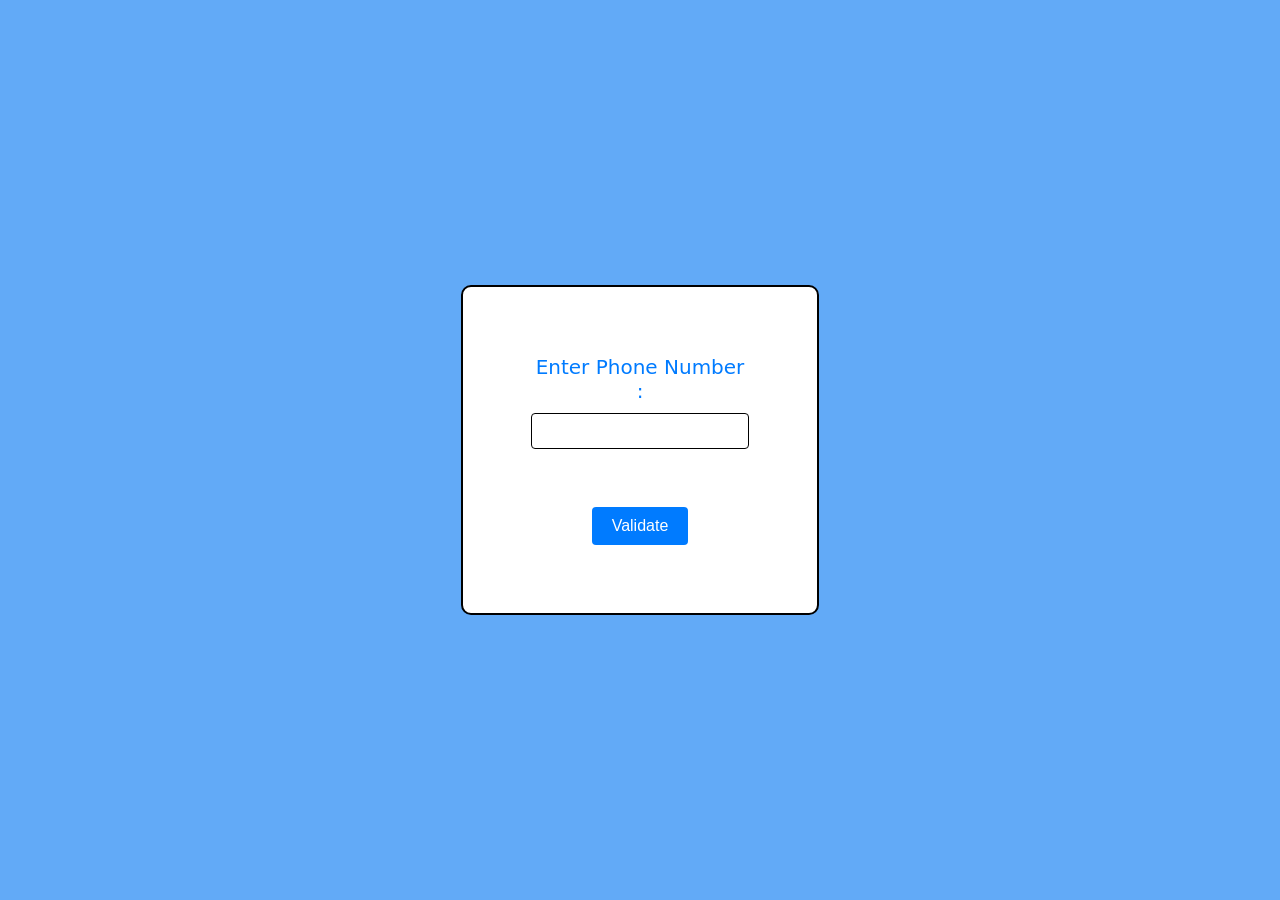
==== index.html @ a53b9d6e "feat: Deployment" ====
<!doctype html>
<html lang="en">
  <head>
    <meta charset="UTF-8" />
    <meta name="viewport" content="width=device-width, initial-scale=1.0" />
    <title>Phone Number Validation</title>
    <link rel="stylesheet" href="styles.css" />
  </head>
  <body>
    <div class="container">
      <form id="phoneForm">
        <label for="phone">Enter Phone Number :</label>
        <input type="text" id="phone" name="phone" required />
        <span id="message"></span>
        <br /><br />
        <button type="submit">Validate</button>
      </form>
    </div>
    <script src="script.js"></script>
  </body>
</html>
---- styles.css ----
/* Center alignment using Flexbox */
body, html {
    height: 100%;
    margin: 0;
    background-color: #62aaf7;
    display: flex;
    font-size: 20px;
    justify-content: center;
    align-items: center;
    color: #007bff;
    font-family: system-ui, -apple-system, BlinkMacSystemFont, 'Segoe UI', Roboto, Oxygen, Ubuntu, Cantarell, 'Open Sans', 'Helvetica Neue', sans-serif;}

.container {
    text-align: center;
    background-color: rgb(255, 255, 255);
    margin: 50%;
    padding: 30%;
    border-radius: 10px;
    border: 2px solid black;
    
}

/* Style for the input field */
input {
    padding: 8px;
    border: 2px solid #ccc;
    border-radius: 4px;
    border: 1px solid black;
    outline: none;
    font-size: 16px;
    width: 200px;
    display: block;
    margin: 10px auto;
}

/* Style for the valid input field */
input.valid {
    border-color: green;
    background-color: #e6ffe6;
}

/* Style for the invalid input field */
input.invalid {
    border-color: red;
    background-color: #ffe6e6;
}

/* Style for the error and success messages */
.error {
    color: red;
}

.success {
    color: green;
}

/* Style for the button */
button {
    padding: 10px 20px;
    font-size: 16px;
    border: none;
    border-radius: 4px;
    background-color: #007bff;
    color: white;
    cursor: pointer;
}

button:hover {
    background-color: #0056b3;
}
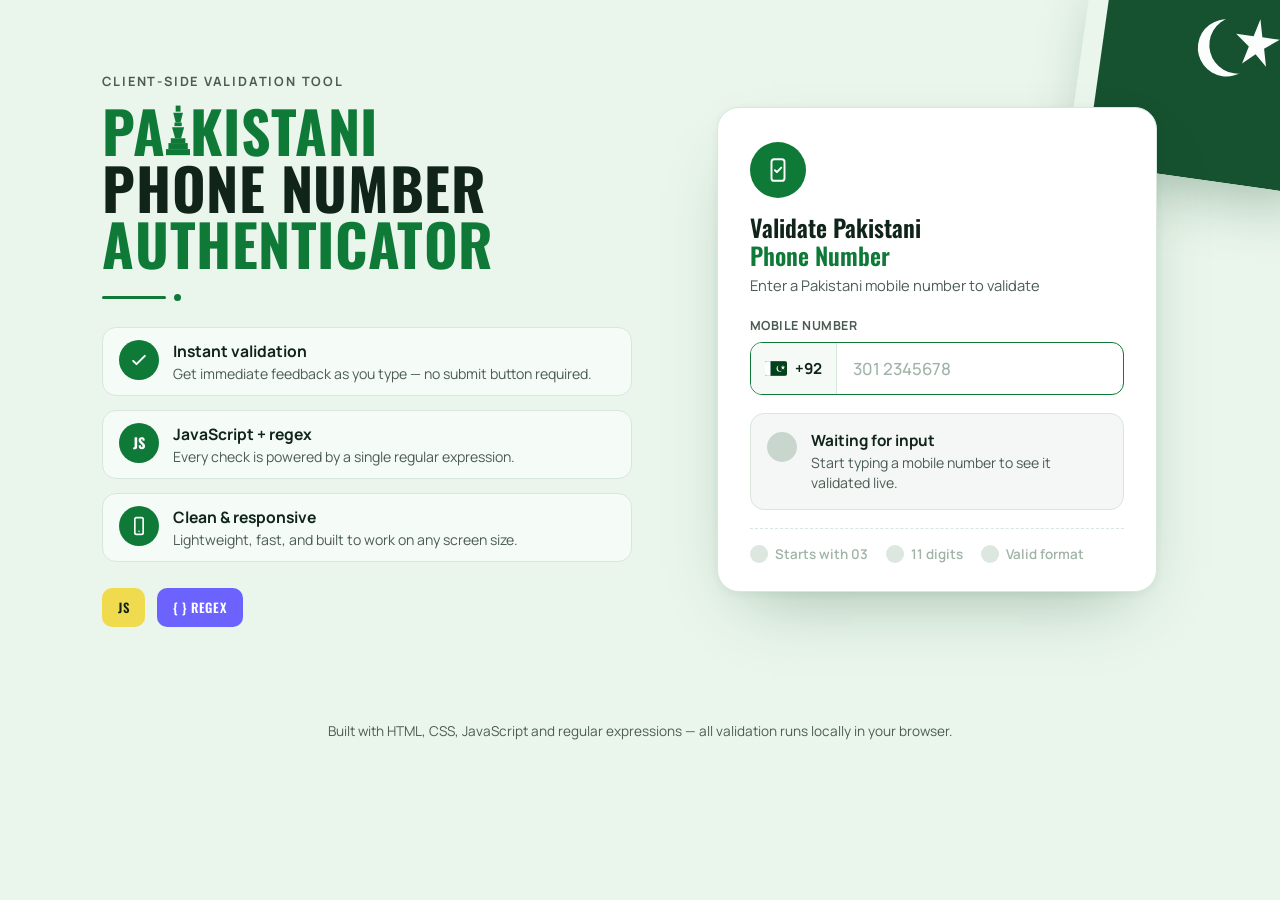
==== commit e584264c: "UI Improvement" ====
--- a/index.html
+++ b/index.html
@@ -1,21 +1,137 @@
-<!doctype html>
+<!DOCTYPE html>
 <html lang="en">
-  <head>
-    <meta charset="UTF-8" />
-    <meta name="viewport" content="width=device-width, initial-scale=1.0" />
-    <title>Phone Number Validation</title>
-    <link rel="stylesheet" href="styles.css" />
-  </head>
-  <body>
-    <div class="container">
-      <form id="phoneForm">
-        <label for="phone">Enter Phone Number :</label>
-        <input type="text" id="phone" name="phone" required />
-        <span id="message"></span>
-        <br /><br />
-        <button type="submit">Validate</button>
-      </form>
+<head>
+<meta charset="UTF-8">
+<meta name="viewport" content="width=device-width, initial-scale=1.0">
+<title>Pakistani Phone Number Authenticator</title>
+<link rel="preconnect" href="https://fonts.googleapis.com">
+<link rel="preconnect" href="https://fonts.gstatic.com" crossorigin>
+<link href="https://fonts.googleapis.com/css2?family=Manrope:wght@400;500;600;700;800&family=Oswald:wght@500;600;700&display=swap" rel="stylesheet">
+<link rel="stylesheet" href="style.css">
+</head>
+<body>
+
+<div class="page">
+
+  <div class="corner-flag" aria-hidden="true">
+    <svg viewBox="0 0 200 200">
+      <rect width="200" height="200" fill="var(--deep-green)"/>
+      <g fill="#fff" transform="translate(112,78)">
+        <circle r="26"/>
+        <circle r="26" fill="var(--deep-green)" cx="10" cy="-4"/>
+        <path d="M27 -30 L31 -14 L47 -14 L34 -4 L38 12 L27 2 L16 12 L20 -4 L7 -14 L23 -14 Z"/>
+      </g>
+    </svg>
+  </div>
+
+  <header class="hero">
+    <div class="hero-inner">
+
+      <div class="hero-copy">
+        <p class="eyebrow">Client&#8209;side validation tool</p>
+
+        <h1 class="headline">
+          <span class="line accent">Pa<span class="tower" aria-hidden="true">
+            <svg viewBox="0 0 40 90" preserveAspectRatio="xMidYMax meet">
+              <rect x="16" y="4" width="8" height="10"/>
+              <polygon points="12,16 28,16 24,32 16,32"/>
+              <rect x="14" y="32" width="12" height="6"/>
+              <polygon points="10,40 30,40 25,58 15,58"/>
+              <rect x="8" y="58" width="24" height="8"/>
+              <rect x="4" y="66" width="32" height="10"/>
+              <rect x="0" y="76" width="40" height="10"/>
+            </svg>
+          </span>kistani</span>
+          <span class="line ink">Phone Number</span>
+          <span class="line accent">Authenticator</span>
+        </h1>
+
+        <div class="rule"><span class="dot"></span></div>
+
+        <ul class="feature-list">
+          <li>
+            <span class="feature-icon">
+              <svg viewBox="0 0 24 24" fill="none"><path d="M5 13l4 4L19 7" stroke="#fff" stroke-width="2.4" stroke-linecap="round" stroke-linejoin="round"/></svg>
+            </span>
+            <div>
+              <strong>Instant validation</strong>
+              <p>Get immediate feedback as you type &mdash; no submit button required.</p>
+            </div>
+          </li>
+          <li>
+            <span class="feature-icon">JS</span>
+            <div>
+              <strong>JavaScript + regex</strong>
+              <p>Every check is powered by a single regular expression.</p>
+            </div>
+          </li>
+          <li>
+            <span class="feature-icon">
+              <svg viewBox="0 0 24 24" fill="none"><rect x="7" y="2" width="10" height="20" rx="2" stroke="#fff" stroke-width="2"/><circle cx="12" cy="18.4" r="0.9" fill="#fff"/></svg>
+            </span>
+            <div>
+              <strong>Clean &amp; responsive</strong>
+              <p>Lightweight, fast, and built to work on any screen size.</p>
+            </div>
+          </li>
+        </ul>
+
+        <div class="badges">
+          <span class="badge badge-js">JS</span>
+          <span class="badge badge-re">{&nbsp;}&nbsp;REGEX</span>
+        </div>
+      </div>
+
+      <div class="hero-demo">
+        <section class="card" aria-labelledby="card-title">
+          <div class="card-icon">
+            <svg viewBox="0 0 24 24" fill="none"><rect x="6" y="2" width="12" height="20" rx="2.5" stroke="#fff" stroke-width="1.8"/><path d="M9.2 12.2l1.8 1.8 4-4.2" stroke="#fff" stroke-width="1.8" stroke-linecap="round" stroke-linejoin="round"/></svg>
+          </div>
+          <h2 id="card-title">Validate Pakistani<br><span class="accent">Phone Number</span></h2>
+          <p class="card-sub">Enter a Pakistani mobile number to validate</p>
+
+          <label class="field-label" for="phone-input">Mobile number</label>
+          <div class="input-row" id="input-row">
+            <div class="country-code">
+              <svg viewBox="0 0 24 16" class="flag">
+                <rect width="24" height="16" fill="#01411C"/>
+                <rect width="6" height="16" fill="#fff"/>
+                <g fill="#fff" transform="translate(16,8)">
+                  <circle r="3.4"/>
+                  <circle r="3.4" fill="#01411C" cx="1.2" cy="-0.6"/>
+                  <path d="M3.6 -4 L4.1 -2 L6.2 -2 L4.5 -0.7 L5.1 1.4 L3.6 0.1 L2.1 1.4 L2.7 -0.7 L1 -2 L3.1 -2 Z"/>
+                </g>
+              </svg>
+              <span>+92</span>
+            </div>
+            <input type="tel" id="phone-input" placeholder="301 2345678" inputmode="numeric" autocomplete="off" maxlength="14">
+          </div>
+
+          <div class="result" id="result" data-state="idle" role="status" aria-live="polite">
+            <span class="result-icon" id="result-icon"></span>
+            <div>
+              <p class="result-title" id="result-title">Waiting for input</p>
+              <p class="result-message" id="result-message">Start typing a mobile number to see it validated live.</p>
+            </div>
+          </div>
+
+          <div class="checklist" id="checklist">
+            <span class="check" data-check="prefix"><i></i>Starts with 03</span>
+            <span class="check" data-check="length"><i></i>11 digits</span>
+            <span class="check" data-check="format"><i></i>Valid format</span>
+          </div>
+        </section>
+      </div>
+
     </div>
-    <script src="script.js"></script>
-  </body>
-</html>
+  </header>
+
+  <footer class="site-footer">
+    <p>Built with HTML, CSS, JavaScript and regular expressions &mdash; all validation runs locally in your browser.</p>
+  </footer>
+
+</div>
+
+<script src="script.js"></script>
+</body>
+</html>
--- a/style.css
+++ b/style.css
@@ -0,0 +1,400 @@
+:root {
+  --deep-green: #01411C;
+  --accent-green: #0F7938;
+  --accent-green-dark: #0B5C2A;
+  --mint-bg: #EAF6EC;
+  --ink: #10241A;
+  --white: #FFFFFF;
+  --line: #D8E7DC;
+  --muted: #4B5C52;
+  --error: #C0392B;
+  --error-bg: #FBEAE8;
+  --success-bg: #E7F6EA;
+
+  --font-display: "Oswald", sans-serif;
+  --font-body: "Manrope", sans-serif;
+}
+
+* { box-sizing: border-box; }
+
+html { scroll-behavior: smooth; }
+
+body {
+  margin: 0;
+  font-family: var(--font-body);
+  color: var(--ink);
+  background: var(--mint-bg);
+}
+
+@media (prefers-reduced-motion: reduce) {
+  * { animation-duration: 0.01ms !important; transition-duration: 0.01ms !important; }
+}
+
+.page {
+  position: relative;
+  overflow: hidden;
+}
+
+/* corner flag flourish */
+.corner-flag {
+  position: absolute;
+  top: -40px;
+  right: -60px;
+  width: 260px;
+  height: 220px;
+  transform: rotate(8deg);
+  border-radius: 18px;
+  overflow: hidden;
+  box-shadow: 0 30px 60px -20px rgba(1, 65, 28, 0.35);
+  z-index: 0;
+  opacity: 0.9;
+}
+.corner-flag svg { width: 100%; height: 100%; display: block; }
+
+@media (max-width: 720px) {
+  .corner-flag { width: 150px; height: 130px; top: -20px; right: -40px; }
+}
+
+.hero {
+  position: relative;
+  z-index: 1;
+  padding: 72px 8vw 56px;
+}
+
+.hero-inner {
+  display: grid;
+  grid-template-columns: 1.1fr 1fr;
+  gap: 64px;
+  align-items: center;
+  max-width: 1240px;
+  margin: 0 auto;
+}
+
+@media (max-width: 980px) {
+  .hero-inner { grid-template-columns: 1fr; gap: 40px; }
+  .hero { padding: 56px 6vw 40px; }
+}
+
+/* ---------- copy column ---------- */
+
+.eyebrow {
+  font-family: var(--font-body);
+  font-weight: 700;
+  letter-spacing: 0.14em;
+  text-transform: uppercase;
+  font-size: 0.8rem;
+  color: var(--muted);
+  margin: 0 0 10px;
+}
+
+.headline {
+  font-family: var(--font-display);
+  font-weight: 700;
+  text-transform: uppercase;
+  line-height: 0.98;
+  letter-spacing: 0.01em;
+  margin: 0;
+  font-size: clamp(2.1rem, 5.6vw, 3.6rem);
+}
+
+.headline .line { display: block; }
+.headline .accent { color: var(--accent-green); }
+.headline .ink { color: var(--ink); }
+
+.tower {
+  display: inline-flex;
+  height: 0.98em;
+  width: 0.42em;
+  vertical-align: baseline;
+  transform: translateY(0.02em);
+}
+.tower svg { width: 100%; height: 100%; fill: currentColor; }
+
+.rule {
+  display: flex;
+  align-items: center;
+  gap: 8px;
+  margin: 22px 0 26px;
+}
+.rule::before {
+  content: "";
+  width: 64px;
+  height: 3px;
+  background: var(--accent-green);
+  border-radius: 2px;
+}
+.rule .dot {
+  width: 7px;
+  height: 7px;
+  border-radius: 50%;
+  background: var(--accent-green);
+}
+
+.feature-list {
+  list-style: none;
+  margin: 0 0 26px;
+  padding: 0;
+  display: flex;
+  flex-direction: column;
+  gap: 14px;
+}
+
+.feature-list li {
+  display: flex;
+  align-items: flex-start;
+  gap: 14px;
+  background: rgba(255,255,255,0.55);
+  border: 1px solid var(--line);
+  border-radius: 14px;
+  padding: 12px 16px;
+}
+
+.feature-icon {
+  flex: none;
+  width: 40px;
+  height: 40px;
+  border-radius: 50%;
+  background: var(--accent-green);
+  color: #fff;
+  display: flex;
+  align-items: center;
+  justify-content: center;
+  font-family: var(--font-display);
+  font-weight: 700;
+  font-size: 0.9rem;
+}
+.feature-icon svg { width: 20px; height: 20px; }
+
+.feature-list strong {
+  display: block;
+  font-size: 0.98rem;
+  font-weight: 700;
+  margin-bottom: 2px;
+}
+.feature-list p {
+  margin: 0;
+  font-size: 0.88rem;
+  color: var(--muted);
+  line-height: 1.35;
+}
+
+.badges { display: flex; gap: 12px; }
+.badge {
+  font-family: var(--font-display);
+  font-weight: 600;
+  font-size: 0.8rem;
+  letter-spacing: 0.04em;
+  padding: 10px 16px;
+  border-radius: 10px;
+  color: #fff;
+}
+.badge-js { background: #F0DB4F; color: #10241A; }
+.badge-re { background: #6C63FF; }
+
+/* ---------- demo / card column ---------- */
+
+.hero-demo { display: flex; justify-content: center; }
+
+.card {
+  width: 100%;
+  max-width: 440px;
+  background: var(--white);
+  border-radius: 22px;
+  padding: 34px 32px 28px;
+  box-shadow: 0 30px 70px -30px rgba(1, 65, 28, 0.35), 0 2px 8px rgba(1,65,28,0.06);
+  border: 1px solid var(--line);
+}
+
+.card-icon {
+  width: 56px;
+  height: 56px;
+  border-radius: 50%;
+  background: var(--accent-green);
+  display: flex;
+  align-items: center;
+  justify-content: center;
+  margin-bottom: 16px;
+}
+.card-icon svg { width: 26px; height: 26px; }
+
+.card h2 {
+  font-family: var(--font-display);
+  font-size: 1.5rem;
+  font-weight: 600;
+  line-height: 1.15;
+  margin: 0 0 6px;
+}
+.card h2 .accent { color: var(--accent-green); }
+
+.card-sub {
+  margin: 0 0 22px;
+  color: var(--muted);
+  font-size: 0.92rem;
+}
+
+.field-label {
+  display: block;
+  font-size: 0.78rem;
+  font-weight: 700;
+  letter-spacing: 0.04em;
+  text-transform: uppercase;
+  color: var(--muted);
+  margin-bottom: 8px;
+}
+
+.input-row {
+  display: flex;
+  align-items: stretch;
+  border: 1.5px solid var(--accent-green);
+  border-radius: 12px;
+  overflow: hidden;
+  transition: border-color 0.15s ease, box-shadow 0.15s ease;
+}
+.input-row:focus-within {
+  box-shadow: 0 0 0 3px rgba(15, 121, 56, 0.18);
+}
+.input-row[data-state="invalid"] {
+  border-color: var(--error);
+}
+.input-row[data-state="invalid"]:focus-within {
+  box-shadow: 0 0 0 3px rgba(192, 57, 43, 0.16);
+}
+
+.country-code {
+  display: flex;
+  align-items: center;
+  gap: 8px;
+  padding: 0 14px;
+  background: #F5FAF6;
+  border-right: 1px solid var(--line);
+  font-weight: 700;
+  font-size: 0.95rem;
+  white-space: nowrap;
+}
+.flag { width: 22px; height: 15px; border-radius: 2px; }
+
+#phone-input {
+  flex: 1;
+  min-width: 0;
+  border: none;
+  outline: none;
+  padding: 14px 16px;
+  font-family: var(--font-body);
+  font-size: 1.05rem;
+  font-weight: 600;
+  color: var(--ink);
+  background: transparent;
+}
+#phone-input::placeholder { color: #9FB3A6; font-weight: 500; }
+
+.result {
+  display: flex;
+  gap: 14px;
+  align-items: flex-start;
+  margin-top: 18px;
+  padding: 16px 16px;
+  border-radius: 14px;
+  background: #F4F7F5;
+  border: 1px solid var(--line);
+  transition: background 0.15s ease, border-color 0.15s ease;
+}
+.result[data-state="valid"] {
+  background: var(--success-bg);
+  border-color: #BFE3C8;
+}
+.result[data-state="invalid"] {
+  background: var(--error-bg);
+  border-color: #F1C4BE;
+}
+
+.result-icon {
+  flex: none;
+  width: 30px;
+  height: 30px;
+  border-radius: 50%;
+  display: flex;
+  align-items: center;
+  justify-content: center;
+  background: #C9D6CE;
+  margin-top: 2px;
+}
+.result[data-state="valid"] .result-icon { background: var(--accent-green); }
+.result[data-state="invalid"] .result-icon { background: var(--error); }
+.result-icon svg { width: 16px; height: 16px; }
+
+.result-title {
+  margin: 0 0 2px;
+  font-weight: 700;
+  font-size: 0.96rem;
+}
+.result[data-state="valid"] .result-title { color: var(--accent-green-dark); }
+.result[data-state="invalid"] .result-title { color: var(--error); }
+
+.result-message {
+  margin: 0;
+  font-size: 0.88rem;
+  color: var(--muted);
+  line-height: 1.4;
+}
+
+.checklist {
+  display: flex;
+  flex-wrap: wrap;
+  gap: 8px 18px;
+  margin-top: 18px;
+  padding-top: 16px;
+  border-top: 1px dashed var(--line);
+}
+
+.check {
+  display: inline-flex;
+  align-items: center;
+  gap: 7px;
+  font-size: 0.84rem;
+  font-weight: 600;
+  color: #9FB3A6;
+}
+.check i {
+  width: 18px;
+  height: 18px;
+  border-radius: 50%;
+  background: #DCE7DF;
+  position: relative;
+  flex: none;
+}
+.check i::before {
+  content: "";
+  position: absolute;
+  inset: 0;
+}
+.check.is-valid { color: var(--accent-green-dark); }
+.check.is-valid i { background: var(--accent-green); }
+.check.is-valid i::before {
+  background: none;
+  border: solid #fff;
+  border-width: 0 0 2px 2px;
+  width: 7px;
+  height: 4px;
+  top: 5px;
+  left: 5px;
+  transform: rotate(-45deg);
+}
+.check.is-invalid { color: var(--error); }
+.check.is-invalid i { background: var(--error); }
+.check.is-invalid i::before {
+  background: #fff;
+  width: 8px;
+  height: 2px;
+  top: 8px;
+  left: 5px;
+  border-radius: 1px;
+}
+
+.site-footer {
+  position: relative;
+  z-index: 1;
+  text-align: center;
+  padding: 26px 6vw 40px;
+  color: var(--muted);
+  font-size: 0.85rem;
+}
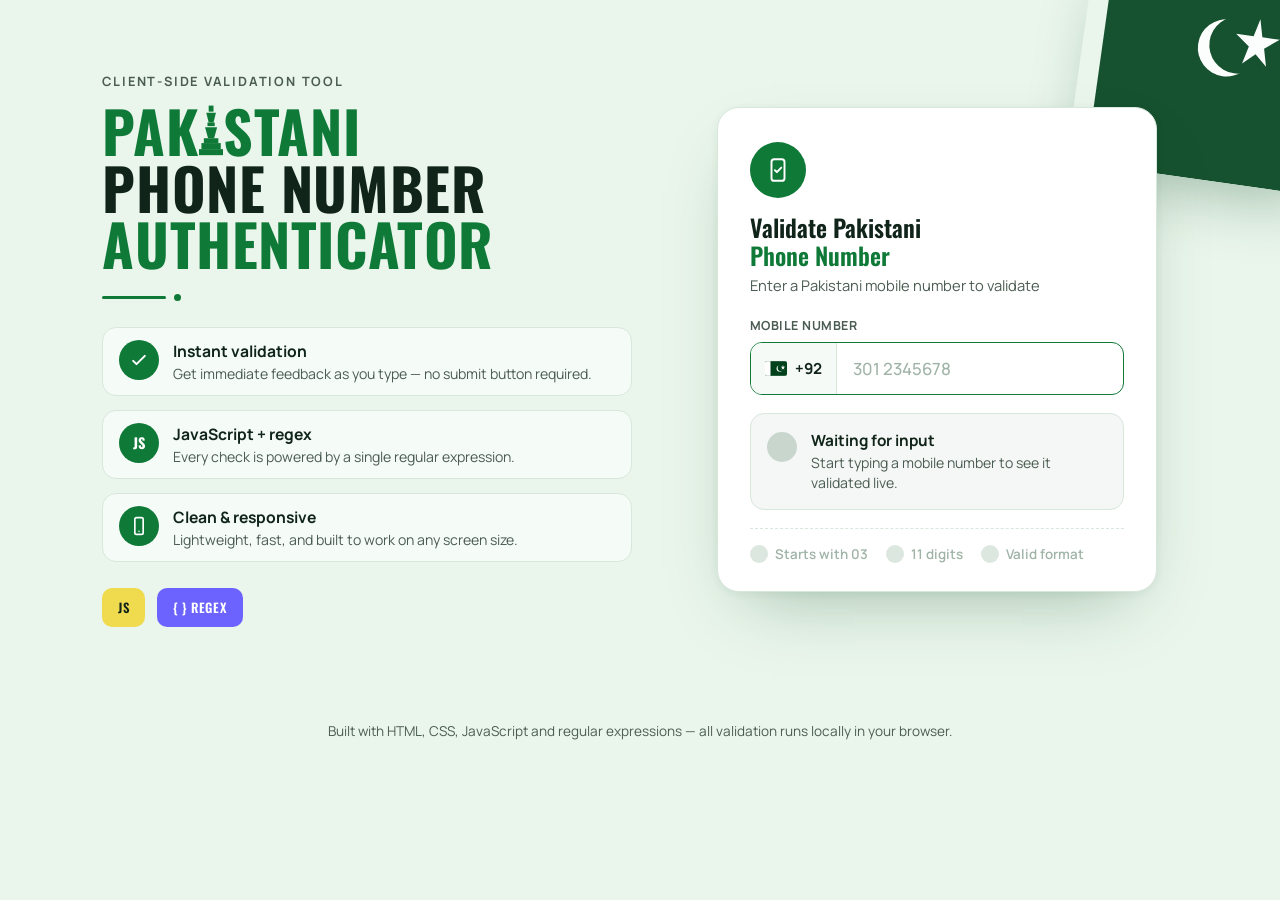
==== commit 2707ccab: "UI Fixes" ====
--- a/index.html
+++ b/index.html
@@ -31,7 +31,7 @@
         <p class="eyebrow">Client&#8209;side validation tool</p>
 
         <h1 class="headline">
-          <span class="line accent">Pa<span class="tower" aria-hidden="true">
+          <span class="line accent">Pak<span class="tower" aria-hidden="true">
             <svg viewBox="0 0 40 90" preserveAspectRatio="xMidYMax meet">
               <rect x="16" y="4" width="8" height="10"/>
               <polygon points="12,16 28,16 24,32 16,32"/>
@@ -41,7 +41,7 @@
               <rect x="4" y="66" width="32" height="10"/>
               <rect x="0" y="76" width="40" height="10"/>
             </svg>
-          </span>kistani</span>
+          </span>stani</span>
           <span class="line ink">Phone Number</span>
           <span class="line accent">Authenticator</span>
         </h1>
